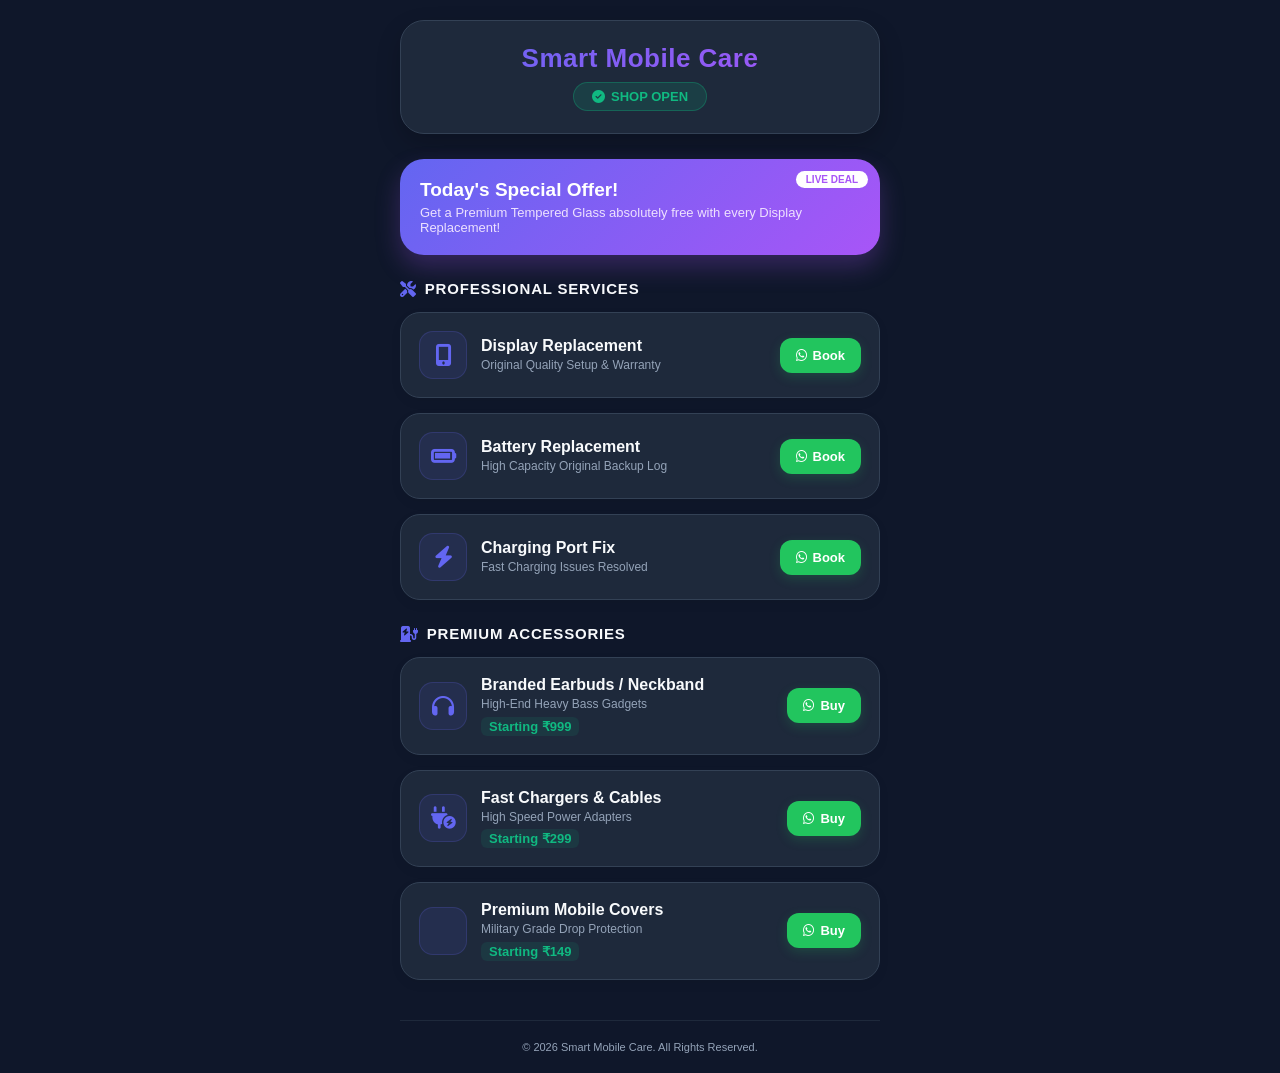
==== index.html @ 9f50daf6 "Refactor index.html for premium store layout and style Updated the title and enhanced the styling fo" ====
<!DOCTYPE html>
<html lang="en">
<head>
    <meta charset="UTF-8">
    <meta name="viewport" content="width=device-width, initial-scale=1.0">
    <title>Smart Mobile Care | Premium Store</title>
    <link rel="stylesheet" href="https://cdnjs.cloudflare.com/ajax/libs/font-awesome/6.4.0/css/all.min.css">
    <style>
        :root {
            --bg-dark: #0f172a;
            --card-bg: #1e293b;
            --primary-gradient: linear-gradient(135deg, #6366f1, #a855f7);
            --accent-color: #3b82f6;
            --success-green: #10b981;
            --text-main: #f8fafc;
            --text-muted: #94a3b8;
        }
        * { box-sizing: border-box; margin: 0; padding: 0; font-family: 'Segoe UI', Roboto, sans-serif; }
        body { background-color: var(--bg-dark); color: var(--text-main); padding: 20px 15px; min-height: 100vh; }
        .container { width: 100%; max-width: 480px; margin: 0 auto; }
        
        /* Premium Header Styling */
        .header { text-align: center; margin-bottom: 25px; background: var(--card-bg); padding: 22px; border-radius: 24px; border: 1px solid #334155; box-shadow: 0 10px 25px rgba(0,0,0,0.2); }
        .header h1 { font-size: 26px; font-weight: 800; background: var(--primary-gradient); -webkit-background-clip: text; -webkit-text-fill-color: transparent; margin-bottom: 8px; letter-spacing: 0.5px; }
        .status-badge { display: inline-flex; align-items: center; gap: 6px; background: rgba(16, 185, 129, 0.15); color: var(--success-green); padding: 6px 18px; border-radius: 50px; font-size: 13px; font-weight: 700; border: 1px solid rgba(16, 185, 129, 0.3); }
        
        /* Animated/Gradient Offer Banner */
        .offer-banner { background: var(--primary-gradient); padding: 20px; border-radius: 24px; margin-bottom: 25px; box-shadow: 0 12px 24px rgba(168, 85, 247, 0.25); position: relative; overflow: hidden; }
        .offer-banner h2 { font-size: 19px; font-weight: 700; margin-bottom: 4px; color: #ffffff; }
        .offer-banner p { font-size: 13px; opacity: 0.95; color: #f3e8ff; }
        .offer-tag { position: absolute; top: 12px; right: 12px; background: white; color: #a855f7; font-size: 10px; font-weight: 800; padding: 3px 10px; border-radius: 50px; text-transform: uppercase; }

        /* Section Header Layout */
        .section-title { font-size: 15px; font-weight: 700; margin-bottom: 15px; color: var(--text-main); display: flex; align-items: center; gap: 8px; text-transform: uppercase; letter-spacing: 0.8px; }
        .section-title i { color: #6366f1; font-size: 16px; }

        /* Grid Framework */
        .grid { display: flex; flex-direction: column; gap: 15px; margin-bottom: 25px; }
        
        /* Premium Glassmorphism Card Style */
        .card { background: var(--card-bg); border-radius: 20px; padding: 18px; border: 1px solid #334155; display: flex; align-items: center; justify-content: space-between; gap: 15px; transition: transform 0.2s, border-color 0.2s; box-shadow: 0 4px 12px rgba(0,0,0,0.05); }
        .card:active { transform: scale(0.98); }
        .card-info { display: flex; align-items: center; gap: 14px; }
        .card-icon { width: 48px; height: 48px; background: rgba(99, 102, 241, 0.1); border-radius: 14px; display: flex; align-items: center; justify-content: center; font-size: 22px; color: #6366f1; border: 1px solid rgba(99, 102, 241, 0.2); }
        .card-text h3 { font-size: 16px; font-weight: 600; color: var(--text-main); margin-bottom: 3px; }
        .card-text p { font-size: 12px; color: var(--text-muted); line-height: 1.3; }
        .card-price { font-size: 13px; font-weight: 700; color: var(--success-green); margin-top: 4px; background: rgba(16, 185, 129, 0.1); display: inline-block; padding: 2px 8px; border-radius: 6px; }
        
        /* Quick Premium WhatsApp Button */
        .btn-action { background: #22c55e; color: white; border: none; padding: 10px 16px; border-radius: 12px; font-size: 13px; font-weight: 700; cursor: pointer; display: flex; align-items: center; gap: 6px; transition: background 0.2s; box-shadow: 0 4px 12px rgba(34, 197, 94, 0.2); }
        .btn-action:active { transform: scale(0.95); }

        /* Footer System */
        .footer { text-align: center; margin-top: 40px; font-size: 11px; color: var(--text-muted); padding-top: 20px; border-top: 1px solid #1e293b; }
    </style>
</head>
<body>
    <div class="container">
        
        <div class="header">
            <h1>Smart Mobile Care</h1>
            <div class="status-badge"><i class="fa-solid fa-circle-check"></i> SHOP OPEN</div>
        </div>

        <div class="offer-banner">
            <span class="offer-tag">Live Deal</span>
            <h2>Today's Special Offer!</h2>
            <p>Get a Premium Tempered Glass absolutely free with every Display Replacement!</p>
        </div>

        <div class="section-title"><i class="fa-solid fa-screwdriver-wrench"></i> Professional Services</div>
        <div class="grid">
            <div class="card">
                <div class="card-info">
                    <div class="card-icon"><i class="fa-solid fa-mobile-screen-button"></i></div>
                    <div class="card-text">
                        <h3>Display Replacement</h3>
                        <p>Original Quality Setup & Warranty</p>
                    </div>
                </div>
                <button class="btn-action" onclick="orderViaWhatsApp('Display Replacement')"><i class="fa-brands fa-whatsapp"></i> Book</button>
            </div>

            <div class="card">
                <div class="card-info">
                    <div class="card-icon"><i class="fa-solid fa-battery-full"></i></div>
                    <div class="card-text">
                        <h3>Battery Replacement</h3>
                        <p>High Capacity Original Backup Log</p>
                    </div>
                </div>
                <button class="btn-action" onclick="orderViaWhatsApp('Battery Replacement')"><i class="fa-brands fa-whatsapp"></i> Book</button>
            </div>

            <div class="card">
                <div class="card-info">
                    <div class="card-icon"><i class="fa-solid fa-bolt"></i></div>
                    <div class="card-text">
                        <h3>Charging Port Fix</h3>
                        <p>Fast Charging Issues Resolved</p>
                    </div>
                </div>
                <button class="btn-action" onclick="orderViaWhatsApp('Charging Port Repair')"><i class="fa-brands fa-whatsapp"></i> Book</button>
            </div>
        </div>

        <div class="section-title"><i class="fa-solid fa-charging-station"></i> Premium Accessories</div>
        <div class="grid">
            <div class="card">
                <div class="card-info">
                    <div class="card-icon"><i class="fa-solid fa-headphones"></i></div>
                    <div class="card-text">
                        <h3>Branded Earbuds / Neckband</h3>
                        <p>High-End Heavy Bass Gadgets</p>
                        <div class="card-price">Starting ₹999</div>
                    </div>
                </div>
                <button class="btn-action" onclick="orderViaWhatsApp('Premium Earbuds/Neckband Accessories')"><i class="fa-brands fa-whatsapp"></i> Buy</button>
            </div>

            <div class="card">
                <div class="card-info">
                    <div class="card-icon"><i class="fa-solid fa-plug-circle-bolt"></i></div>
                    <div class="card-text">
                        <h3>Fast Chargers & Cables</h3>
                        <p>High Speed Power Adapters</p>
                        <div class="card-price">Starting ₹299</div>
                    </div>
                </div>
                <button class="btn-action" onclick="orderViaWhatsApp('Fast Chargers & Data Cables')"><i class="fa-brands fa-whatsapp"></i> Buy</button>
            </div>

            <div class="card">
                <div class="card-info">
                    <div class="card-icon"><i class="fa-solid fa-mobile-rear"></i></div>
                    <div class="card-text">
                        <h3>Premium Mobile Covers</h3>
                        <p>Military Grade Drop Protection</p>
                        <div class="card-price">Starting ₹149</div>
                    </div>
                </div>
                <button class="btn-action" onclick="orderViaWhatsApp('Premium Mobile Covers')"><i class="fa-brands fa-whatsapp"></i> Buy</button>
            </div>
        </div>

        <div class="footer">
            <p>© 2026 Smart Mobile Care. All Rights Reserved.</p>
        </div>
    </div>

    <script>
        function orderViaWhatsApp(itemName) {
            // यहाँ 91XXXXXXXXXX को हटाकर अपना असली नंबर कंट्री कोड के साथ डाल लें
            const myPhoneNumber = "+91 9678491155"; 
            const messageText = encodeURIComponent(`Hello Smart Mobile Care, I want to query/book about: ${itemName}. Please provide more details.`);
            const whatsappUrl = `https://wa.me/${myPhoneNumber}?text=${messageText}`;
            window.open(whatsappUrl, '_blank');
        }
    </script>
</body>
</html>
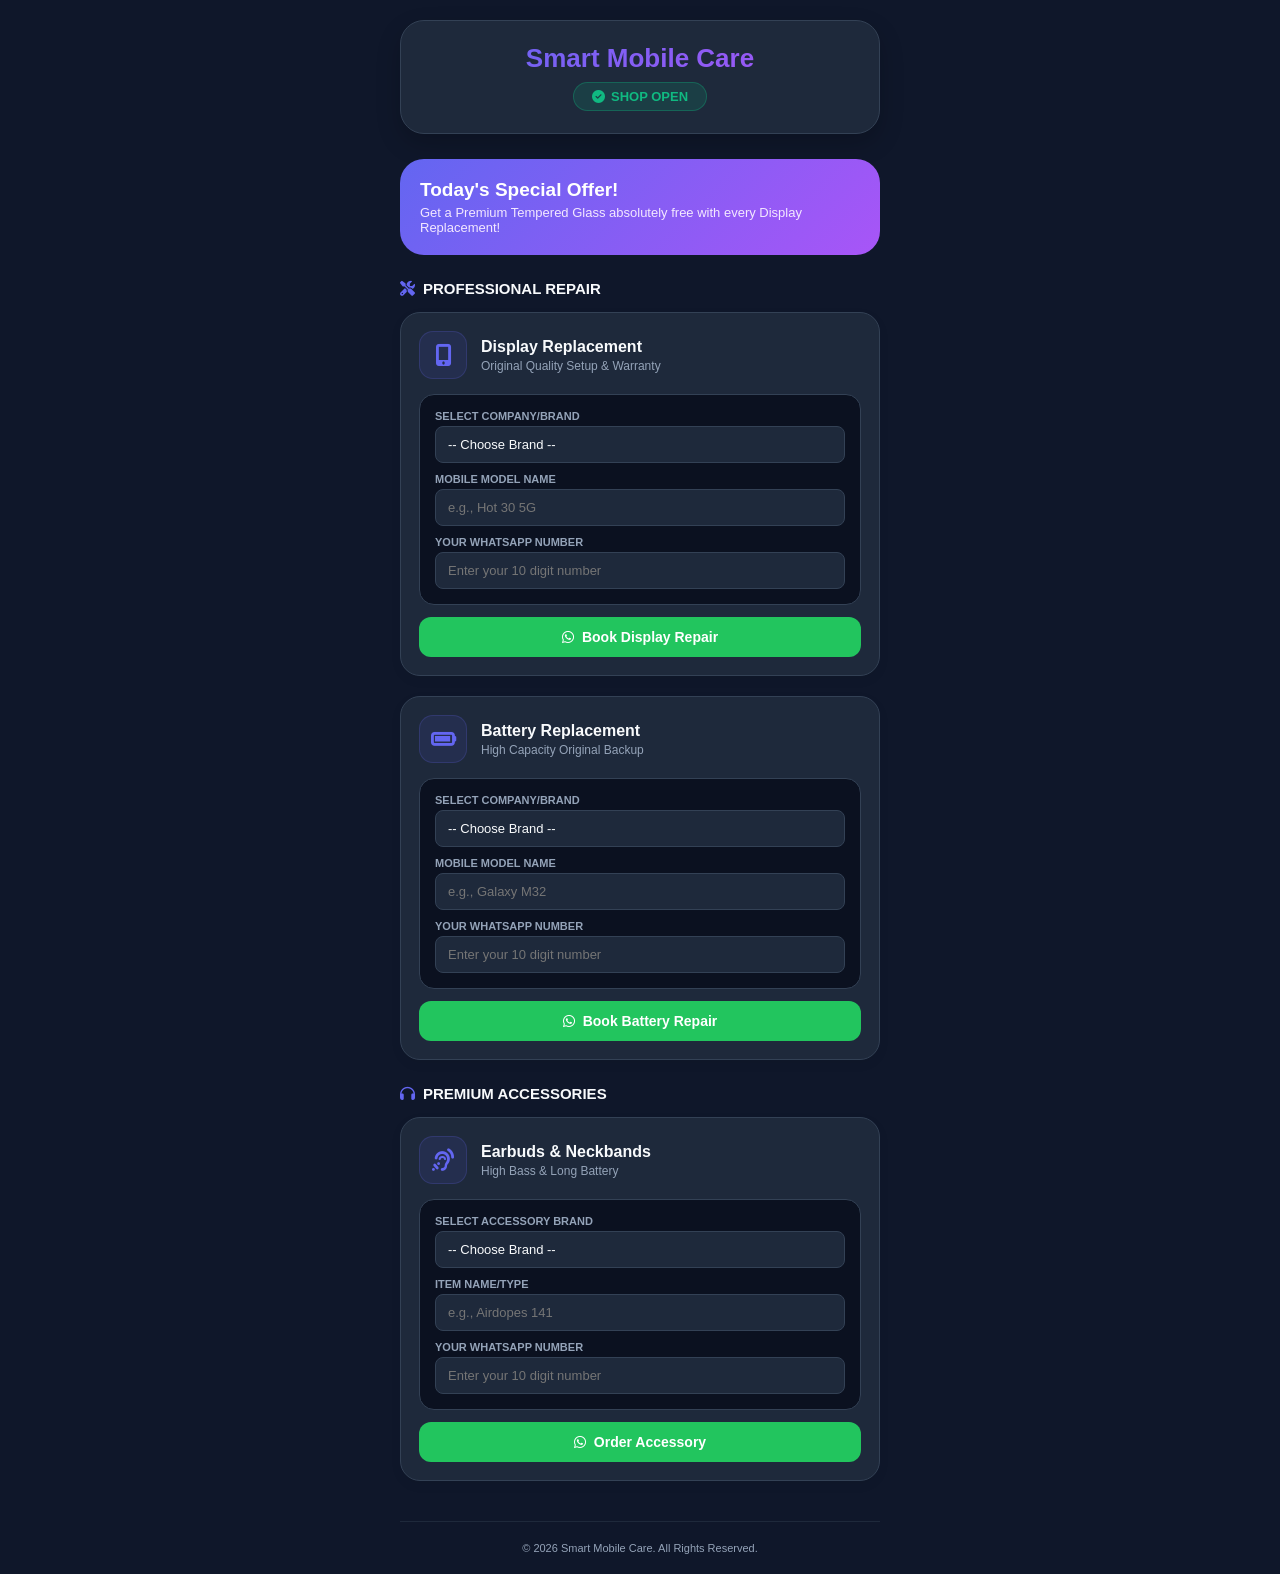
==== commit 1a9f58bc: "Refactor HTML structure and enhance styling Updated styles and structure for header, cards, and form" ====
--- a/index.html
+++ b/index.html
@@ -10,47 +10,54 @@
             --bg-dark: #0f172a;
             --card-bg: #1e293b;
             --primary-gradient: linear-gradient(135deg, #6366f1, #a855f7);
-            --accent-color: #3b82f6;
             --success-green: #10b981;
             --text-main: #f8fafc;
             --text-muted: #94a3b8;
+            --input-bg: #0b1120;
+            --border-color: #334155;
         }
         * { box-sizing: border-box; margin: 0; padding: 0; font-family: 'Segoe UI', Roboto, sans-serif; }
         body { background-color: var(--bg-dark); color: var(--text-main); padding: 20px 15px; min-height: 100vh; }
         .container { width: 100%; max-width: 480px; margin: 0 auto; }
         
-        /* Premium Header Styling */
-        .header { text-align: center; margin-bottom: 25px; background: var(--card-bg); padding: 22px; border-radius: 24px; border: 1px solid #334155; box-shadow: 0 10px 25px rgba(0,0,0,0.2); }
-        .header h1 { font-size: 26px; font-weight: 800; background: var(--primary-gradient); -webkit-background-clip: text; -webkit-text-fill-color: transparent; margin-bottom: 8px; letter-spacing: 0.5px; }
+        /* Header */
+        .header { text-align: center; margin-bottom: 25px; background: var(--card-bg); padding: 22px; border-radius: 24px; border: 1px solid var(--border-color); box-shadow: 0 10px 25px rgba(0,0,0,0.2); }
+        .header h1 { font-size: 26px; font-weight: 800; background: var(--primary-gradient); -webkit-background-clip: text; -webkit-text-fill-color: transparent; margin-bottom: 8px; }
         .status-badge { display: inline-flex; align-items: center; gap: 6px; background: rgba(16, 185, 129, 0.15); color: var(--success-green); padding: 6px 18px; border-radius: 50px; font-size: 13px; font-weight: 700; border: 1px solid rgba(16, 185, 129, 0.3); }
         
-        /* Animated/Gradient Offer Banner */
-        .offer-banner { background: var(--primary-gradient); padding: 20px; border-radius: 24px; margin-bottom: 25px; box-shadow: 0 12px 24px rgba(168, 85, 247, 0.25); position: relative; overflow: hidden; }
+        /* Offer Banner */
+        .offer-banner { background: var(--primary-gradient); padding: 20px; border-radius: 24px; margin-bottom: 25px; position: relative; overflow: hidden; }
         .offer-banner h2 { font-size: 19px; font-weight: 700; margin-bottom: 4px; color: #ffffff; }
-        .offer-banner p { font-size: 13px; opacity: 0.95; color: #f3e8ff; }
-        .offer-tag { position: absolute; top: 12px; right: 12px; background: white; color: #a855f7; font-size: 10px; font-weight: 800; padding: 3px 10px; border-radius: 50px; text-transform: uppercase; }
-
-        /* Section Header Layout */
-        .section-title { font-size: 15px; font-weight: 700; margin-bottom: 15px; color: var(--text-main); display: flex; align-items: center; gap: 8px; text-transform: uppercase; letter-spacing: 0.8px; }
-        .section-title i { color: #6366f1; font-size: 16px; }
-
-        /* Grid Framework */
-        .grid { display: flex; flex-direction: column; gap: 15px; margin-bottom: 25px; }
-        
-        /* Premium Glassmorphism Card Style */
-        .card { background: var(--card-bg); border-radius: 20px; padding: 18px; border: 1px solid #334155; display: flex; align-items: center; justify-content: space-between; gap: 15px; transition: transform 0.2s, border-color 0.2s; box-shadow: 0 4px 12px rgba(0,0,0,0.05); }
-        .card:active { transform: scale(0.98); }
-        .card-info { display: flex; align-items: center; gap: 14px; }
-        .card-icon { width: 48px; height: 48px; background: rgba(99, 102, 241, 0.1); border-radius: 14px; display: flex; align-items: center; justify-content: center; font-size: 22px; color: #6366f1; border: 1px solid rgba(99, 102, 241, 0.2); }
+        .offer-banner p { font-size: 13px; color: #f3e8ff; }
+        
+        .section-title { font-size: 15px; font-weight: 700; margin-bottom: 15px; display: flex; align-items: center; gap: 8px; text-transform: uppercase; }
+        .section-title i { color: #6366f1; }
+
+        /* Card with Form Styles */
+        .grid { display: flex; flex-direction: column; gap: 20px; margin-bottom: 25px; }
+        .card { background: var(--card-bg); border-radius: 20px; padding: 18px; border: 1px solid var(--border-color); box-shadow: 0 4px 12px rgba(0,0,0,0.05); }
+        
+        .card-top { display: flex; align-items: center; justify-content: space-between; gap: 15px; margin-bottom: 15px; }
+        .card-info { display: flex; align-items: center; gap: 14px; width: 100%; }
+        .card-icon { width: 48px; height: 48px; min-width: 48px; background: rgba(99, 102, 241, 0.1); border-radius: 14px; display: flex; align-items: center; justify-content: center; font-size: 22px; color: #6366f1; border: 1px solid rgba(99, 102, 241, 0.2); }
         .card-text h3 { font-size: 16px; font-weight: 600; color: var(--text-main); margin-bottom: 3px; }
-        .card-text p { font-size: 12px; color: var(--text-muted); line-height: 1.3; }
-        .card-price { font-size: 13px; font-weight: 700; color: var(--success-green); margin-top: 4px; background: rgba(16, 185, 129, 0.1); display: inline-block; padding: 2px 8px; border-radius: 6px; }
-        
-        /* Quick Premium WhatsApp Button */
-        .btn-action { background: #22c55e; color: white; border: none; padding: 10px 16px; border-radius: 12px; font-size: 13px; font-weight: 700; cursor: pointer; display: flex; align-items: center; gap: 6px; transition: background 0.2s; box-shadow: 0 4px 12px rgba(34, 197, 94, 0.2); }
-        .btn-action:active { transform: scale(0.95); }
-
-        /* Footer System */
+        .card-text p { font-size: 12px; color: var(--text-muted); }
+        
+        /* The Missing Form Fields */
+        .form-box { background: var(--input-bg); padding: 15px; border-radius: 15px; border: 1px solid var(--border-color); margin-bottom: 12px; }
+        .input-group { margin-bottom: 10px; }
+        .input-group:last-child { margin-bottom: 0; }
+        .input-group label { display: block; font-size: 11px; color: var(--text-muted); margin-bottom: 4px; text-transform: uppercase; font-weight: 600; }
+        
+        .premium-input { width: 100%; padding: 10px 12px; background: var(--card-bg); border: 1px solid var(--border-color); border-radius: 8px; color: var(--text-main); font-size: 13px; outline: none; transition: border 0.3s; }
+        .premium-input:focus { border-color: #6366f1; }
+        
+        select.premium-input { cursor: pointer; appearance: none; }
+        select option { background: var(--bg-dark); }
+
+        .btn-action { width: 100%; background: #22c55e; color: white; border: none; padding: 12px 16px; border-radius: 12px; font-size: 14px; font-weight: 700; cursor: pointer; display: flex; align-items: center; justify-content: center; gap: 8px; transition: transform 0.2s; }
+        .btn-action:active { transform: scale(0.97); }
+
         .footer { text-align: center; margin-top: 40px; font-size: 11px; color: var(--text-muted); padding-top: 20px; border-top: 1px solid #1e293b; }
     </style>
 </head>
@@ -63,84 +70,126 @@
         </div>
 
         <div class="offer-banner">
-            <span class="offer-tag">Live Deal</span>
             <h2>Today's Special Offer!</h2>
             <p>Get a Premium Tempered Glass absolutely free with every Display Replacement!</p>
         </div>
 
-        <div class="section-title"><i class="fa-solid fa-screwdriver-wrench"></i> Professional Services</div>
+        <div class="section-title"><i class="fa-solid fa-screwdriver-wrench"></i> Professional Repair</div>
         <div class="grid">
+            
             <div class="card">
-                <div class="card-info">
-                    <div class="card-icon"><i class="fa-solid fa-mobile-screen-button"></i></div>
-                    <div class="card-text">
-                        <h3>Display Replacement</h3>
-                        <p>Original Quality Setup & Warranty</p>
-                    </div>
-                </div>
-                <button class="btn-action" onclick="orderViaWhatsApp('Display Replacement')"><i class="fa-brands fa-whatsapp"></i> Book</button>
+                <div class="card-top">
+                    <div class="card-info">
+                        <div class="card-icon"><i class="fa-solid fa-mobile-screen-button"></i></div>
+                        <div class="card-text">
+                            <h3>Display Replacement</h3>
+                            <p>Original Quality Setup & Warranty</p>
+                        </div>
+                    </div>
+                </div>
+                <div class="form-box">
+                    <div class="input-group">
+                        <label>Select Company/Brand</label>
+                        <select id="brand-display" class="premium-input">
+                            <option value="">-- Choose Brand --</option>
+                            <option value="Samsung">Samsung</option>
+                            <option value="Vivo">Vivo</option>
+                            <option value="Oppo">Oppo</option>
+                            <option value="Realme">Realme</option>
+                            <option value="Xiaomi/Redmi">Xiaomi/Redmi</option>
+                            <option value="Infinix">Infinix</option>
+                            <option value="Apple/iPhone">Apple / iPhone</option>
+                            <option value="Other">Other</option>
+                        </select>
+                    </div>
+                    <div class="input-group">
+                        <label>Mobile Model Name</label>
+                        <input type="text" id="model-display" class="premium-input" placeholder="e.g., Hot 30 5G">
+                    </div>
+                    <div class="input-group">
+                        <label>Your WhatsApp Number</label>
+                        <input type="number" id="phone-display" class="premium-input" placeholder="Enter your 10 digit number">
+                    </div>
+                </div>
+                <button class="btn-action" onclick="submitOrder('Display Replacement', 'brand-display', 'model-display', 'phone-display')"><i class="fa-brands fa-whatsapp"></i> Book Display Repair</button>
             </div>
 
             <div class="card">
-                <div class="card-info">
-                    <div class="card-icon"><i class="fa-solid fa-battery-full"></i></div>
-                    <div class="card-text">
-                        <h3>Battery Replacement</h3>
-                        <p>High Capacity Original Backup Log</p>
-                    </div>
-                </div>
-                <button class="btn-action" onclick="orderViaWhatsApp('Battery Replacement')"><i class="fa-brands fa-whatsapp"></i> Book</button>
+                <div class="card-top">
+                    <div class="card-info">
+                        <div class="card-icon"><i class="fa-solid fa-battery-full"></i></div>
+                        <div class="card-text">
+                            <h3>Battery Replacement</h3>
+                            <p>High Capacity Original Backup</p>
+                        </div>
+                    </div>
+                </div>
+                <div class="form-box">
+                    <div class="input-group">
+                        <label>Select Company/Brand</label>
+                        <select id="brand-battery" class="premium-input">
+                            <option value="">-- Choose Brand --</option>
+                            <option value="Samsung">Samsung</option>
+                            <option value="Vivo">Vivo</option>
+                            <option value="Oppo">Oppo</option>
+                            <option value="Realme">Realme</option>
+                            <option value="Xiaomi/Redmi">Xiaomi/Redmi</option>
+                            <option value="Infinix">Infinix</option>
+                            <option value="Apple/iPhone">Apple / iPhone</option>
+                            <option value="Other">Other</option>
+                        </select>
+                    </div>
+                    <div class="input-group">
+                        <label>Mobile Model Name</label>
+                        <input type="text" id="model-battery" class="premium-input" placeholder="e.g., Galaxy M32">
+                    </div>
+                    <div class="input-group">
+                        <label>Your WhatsApp Number</label>
+                        <input type="number" id="phone-battery" class="premium-input" placeholder="Enter your 10 digit number">
+                    </div>
+                </div>
+                <button class="btn-action" onclick="submitOrder('Battery Replacement', 'brand-battery', 'model-battery', 'phone-battery')"><i class="fa-brands fa-whatsapp"></i> Book Battery Repair</button>
             </div>
 
+        </div>
+
+        <div class="section-title"><i class="fa-solid fa-headphones"></i> Premium Accessories</div>
+        <div class="grid">
+            
             <div class="card">
-                <div class="card-info">
-                    <div class="card-icon"><i class="fa-solid fa-bolt"></i></div>
-                    <div class="card-text">
-                        <h3>Charging Port Fix</h3>
-                        <p>Fast Charging Issues Resolved</p>
-                    </div>
-                </div>
-                <button class="btn-action" onclick="orderViaWhatsApp('Charging Port Repair')"><i class="fa-brands fa-whatsapp"></i> Book</button>
+                <div class="card-top">
+                    <div class="card-info">
+                        <div class="card-icon"><i class="fa-solid fa-ear-listen"></i></div>
+                        <div class="card-text">
+                            <h3>Earbuds & Neckbands</h3>
+                            <p>High Bass & Long Battery</p>
+                        </div>
+                    </div>
+                </div>
+                <div class="form-box">
+                    <div class="input-group">
+                        <label>Select Accessory Brand</label>
+                        <select id="brand-acc" class="premium-input">
+                            <option value="">-- Choose Brand --</option>
+                            <option value="boAt">boAt</option>
+                            <option value="Noise">Noise</option>
+                            <option value="Realme">Realme</option>
+                            <option value="OnePlus">OnePlus</option>
+                            <option value="Other">Other</option>
+                        </select>
+                    </div>
+                    <div class="input-group">
+                        <label>Item Name/Type</label>
+                        <input type="text" id="model-acc" class="premium-input" placeholder="e.g., Airdopes 141">
+                    </div>
+                    <div class="input-group">
+                        <label>Your WhatsApp Number</label>
+                        <input type="number" id="phone-acc" class="premium-input" placeholder="Enter your 10 digit number">
+                    </div>
+                </div>
+                <button class="btn-action" onclick="submitOrder('Accessory Order', 'brand-acc', 'model-acc', 'phone-acc')"><i class="fa-brands fa-whatsapp"></i> Order Accessory</button>
             </div>
-        </div>
-
-        <div class="section-title"><i class="fa-solid fa-charging-station"></i> Premium Accessories</div>
-        <div class="grid">
-            <div class="card">
-                <div class="card-info">
-                    <div class="card-icon"><i class="fa-solid fa-headphones"></i></div>
-                    <div class="card-text">
-                        <h3>Branded Earbuds / Neckband</h3>
-                        <p>High-End Heavy Bass Gadgets</p>
-                        <div class="card-price">Starting ₹999</div>
-                    </div>
-                </div>
-                <button class="btn-action" onclick="orderViaWhatsApp('Premium Earbuds/Neckband Accessories')"><i class="fa-brands fa-whatsapp"></i> Buy</button>
-            </div>
-
-            <div class="card">
-                <div class="card-info">
-                    <div class="card-icon"><i class="fa-solid fa-plug-circle-bolt"></i></div>
-                    <div class="card-text">
-                        <h3>Fast Chargers & Cables</h3>
-                        <p>High Speed Power Adapters</p>
-                        <div class="card-price">Starting ₹299</div>
-                    </div>
-                </div>
-                <button class="btn-action" onclick="orderViaWhatsApp('Fast Chargers & Data Cables')"><i class="fa-brands fa-whatsapp"></i> Buy</button>
-            </div>
-
-            <div class="card">
-                <div class="card-info">
-                    <div class="card-icon"><i class="fa-solid fa-mobile-rear"></i></div>
-                    <div class="card-text">
-                        <h3>Premium Mobile Covers</h3>
-                        <p>Military Grade Drop Protection</p>
-                        <div class="card-price">Starting ₹149</div>
-                    </div>
-                </div>
-                <button class="btn-action" onclick="orderViaWhatsApp('Premium Mobile Covers')"><i class="fa-brands fa-whatsapp"></i> Buy</button>
-            </div>
+
         </div>
 
         <div class="footer">
@@ -149,11 +198,33 @@
     </div>
 
     <script>
-        function orderViaWhatsApp(itemName) {
-            // यहाँ 91XXXXXXXXXX को हटाकर अपना असली नंबर कंट्री कोड के साथ डाल लें
-            const myPhoneNumber = "+91 9678491155"; 
-            const messageText = encodeURIComponent(`Hello Smart Mobile Care, I want to query/book about: ${itemName}. Please provide more details.`);
-            const whatsappUrl = `https://wa.me/${myPhoneNumber}?text=${messageText}`;
+        function submitOrder(serviceName, brandId, modelId, phoneId) {
+            // Get values from the specific card's form
+            const brand = document.getElementById(brandId).value;
+            const model = document.getElementById(modelId).value.trim();
+            const phone = document.getElementById(phoneId).value.trim();
+
+            // Validation: Check if user filled the form
+            if (brand === "" || model === "" || phone === "") {
+                alert("Please fill all details (Brand, Model, and your Phone Number) before booking!");
+                return;
+            }
+
+            // Validation: Check if phone number is somewhat valid
+            if (phone.length < 10) {
+                alert("Please enter a valid 10-digit mobile number.");
+                return;
+            }
+
+            // === SHOP OWNER WHATSAPP NUMBER ===
+            // यहाँ 91 के बाद अपना असली दुकान का नंबर डालें
+            const myShopNumber = "91XXXXXXXXXX"; 
+
+            // Create professional WhatsApp Message Format
+            const textMessage = `*New Order: ${serviceName}*\n\n*Company/Brand:* ${brand}\n*Model Name:* ${model}\n*Customer Contact:* ${phone}\n\nHello SMC, I want to book this service. Please confirm!`;
+
+            // Redirect to WhatsApp
+            const whatsappUrl = `https://wa.me/${myShopNumber}?text=${encodeURIComponent(textMessage)}`;
             window.open(whatsappUrl, '_blank');
         }
     </script>
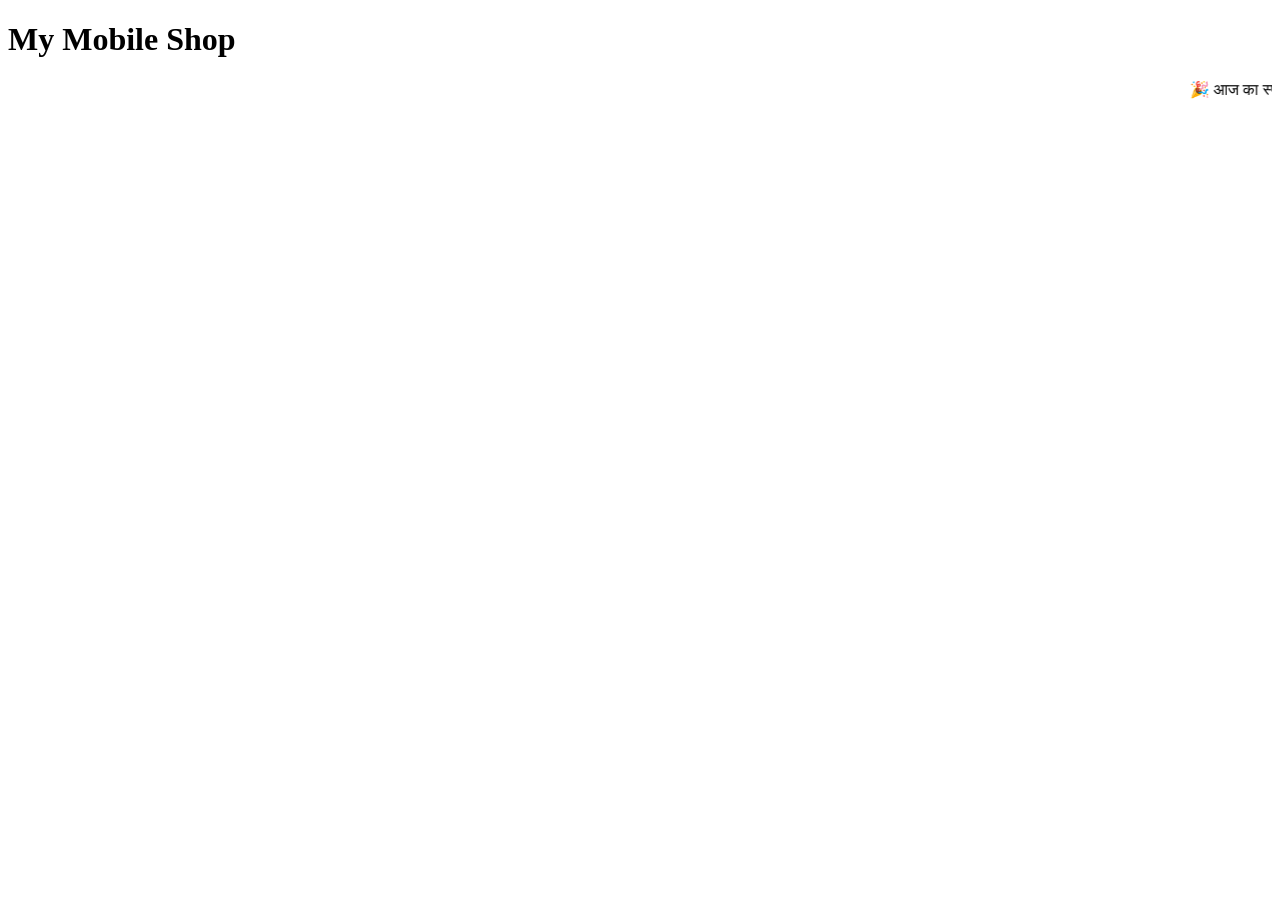
==== commit de70d9fa: "Update title and add offer ticker in index.html" ====
--- a/index.html
+++ b/index.html
@@ -3,230 +3,20 @@
 <head>
     <meta charset="UTF-8">
     <meta name="viewport" content="width=device-width, initial-scale=1.0">
-    <title>Smart Mobile Care | Premium Store</title>
-    <link rel="stylesheet" href="https://cdnjs.cloudflare.com/ajax/libs/font-awesome/6.4.0/css/all.min.css">
-    <style>
-        :root {
-            --bg-dark: #0f172a;
-            --card-bg: #1e293b;
-            --primary-gradient: linear-gradient(135deg, #6366f1, #a855f7);
-            --success-green: #10b981;
-            --text-main: #f8fafc;
-            --text-muted: #94a3b8;
-            --input-bg: #0b1120;
-            --border-color: #334155;
-        }
-        * { box-sizing: border-box; margin: 0; padding: 0; font-family: 'Segoe UI', Roboto, sans-serif; }
-        body { background-color: var(--bg-dark); color: var(--text-main); padding: 20px 15px; min-height: 100vh; }
-        .container { width: 100%; max-width: 480px; margin: 0 auto; }
-        
-        /* Header */
-        .header { text-align: center; margin-bottom: 25px; background: var(--card-bg); padding: 22px; border-radius: 24px; border: 1px solid var(--border-color); box-shadow: 0 10px 25px rgba(0,0,0,0.2); }
-        .header h1 { font-size: 26px; font-weight: 800; background: var(--primary-gradient); -webkit-background-clip: text; -webkit-text-fill-color: transparent; margin-bottom: 8px; }
-        .status-badge { display: inline-flex; align-items: center; gap: 6px; background: rgba(16, 185, 129, 0.15); color: var(--success-green); padding: 6px 18px; border-radius: 50px; font-size: 13px; font-weight: 700; border: 1px solid rgba(16, 185, 129, 0.3); }
-        
-        /* Offer Banner */
-        .offer-banner { background: var(--primary-gradient); padding: 20px; border-radius: 24px; margin-bottom: 25px; position: relative; overflow: hidden; }
-        .offer-banner h2 { font-size: 19px; font-weight: 700; margin-bottom: 4px; color: #ffffff; }
-        .offer-banner p { font-size: 13px; color: #f3e8ff; }
-        
-        .section-title { font-size: 15px; font-weight: 700; margin-bottom: 15px; display: flex; align-items: center; gap: 8px; text-transform: uppercase; }
-        .section-title i { color: #6366f1; }
-
-        /* Card with Form Styles */
-        .grid { display: flex; flex-direction: column; gap: 20px; margin-bottom: 25px; }
-        .card { background: var(--card-bg); border-radius: 20px; padding: 18px; border: 1px solid var(--border-color); box-shadow: 0 4px 12px rgba(0,0,0,0.05); }
-        
-        .card-top { display: flex; align-items: center; justify-content: space-between; gap: 15px; margin-bottom: 15px; }
-        .card-info { display: flex; align-items: center; gap: 14px; width: 100%; }
-        .card-icon { width: 48px; height: 48px; min-width: 48px; background: rgba(99, 102, 241, 0.1); border-radius: 14px; display: flex; align-items: center; justify-content: center; font-size: 22px; color: #6366f1; border: 1px solid rgba(99, 102, 241, 0.2); }
-        .card-text h3 { font-size: 16px; font-weight: 600; color: var(--text-main); margin-bottom: 3px; }
-        .card-text p { font-size: 12px; color: var(--text-muted); }
-        
-        /* The Missing Form Fields */
-        .form-box { background: var(--input-bg); padding: 15px; border-radius: 15px; border: 1px solid var(--border-color); margin-bottom: 12px; }
-        .input-group { margin-bottom: 10px; }
-        .input-group:last-child { margin-bottom: 0; }
-        .input-group label { display: block; font-size: 11px; color: var(--text-muted); margin-bottom: 4px; text-transform: uppercase; font-weight: 600; }
-        
-        .premium-input { width: 100%; padding: 10px 12px; background: var(--card-bg); border: 1px solid var(--border-color); border-radius: 8px; color: var(--text-main); font-size: 13px; outline: none; transition: border 0.3s; }
-        .premium-input:focus { border-color: #6366f1; }
-        
-        select.premium-input { cursor: pointer; appearance: none; }
-        select option { background: var(--bg-dark); }
-
-        .btn-action { width: 100%; background: #22c55e; color: white; border: none; padding: 12px 16px; border-radius: 12px; font-size: 14px; font-weight: 700; cursor: pointer; display: flex; align-items: center; justify-content: center; gap: 8px; transition: transform 0.2s; }
-        .btn-action:active { transform: scale(0.97); }
-
-        .footer { text-align: center; margin-top: 40px; font-size: 11px; color: var(--text-muted); padding-top: 20px; border-top: 1px solid #1e293b; }
-    </style>
+    <title>Mobile Shop - Customer Panel</title>
+    <link rel="stylesheet" href="style.css">
 </head>
 <body>
-    <div class="container">
-        
-        <div class="header">
-            <h1>Smart Mobile Care</h1>
-            <div class="status-badge"><i class="fa-solid fa-circle-check"></i> SHOP OPEN</div>
-        </div>
 
-        <div class="offer-banner">
-            <h2>Today's Special Offer!</h2>
-            <p>Get a Premium Tempered Glass absolutely free with every Display Replacement!</p>
-        </div>
+    <header class="main-header">
+        <h1 class="shop-name">My Mobile Shop</h1>
+    </header>
 
-        <div class="section-title"><i class="fa-solid fa-screwdriver-wrench"></i> Professional Repair</div>
-        <div class="grid">
-            
-            <div class="card">
-                <div class="card-top">
-                    <div class="card-info">
-                        <div class="card-icon"><i class="fa-solid fa-mobile-screen-button"></i></div>
-                        <div class="card-text">
-                            <h3>Display Replacement</h3>
-                            <p>Original Quality Setup & Warranty</p>
-                        </div>
-                    </div>
-                </div>
-                <div class="form-box">
-                    <div class="input-group">
-                        <label>Select Company/Brand</label>
-                        <select id="brand-display" class="premium-input">
-                            <option value="">-- Choose Brand --</option>
-                            <option value="Samsung">Samsung</option>
-                            <option value="Vivo">Vivo</option>
-                            <option value="Oppo">Oppo</option>
-                            <option value="Realme">Realme</option>
-                            <option value="Xiaomi/Redmi">Xiaomi/Redmi</option>
-                            <option value="Infinix">Infinix</option>
-                            <option value="Apple/iPhone">Apple / iPhone</option>
-                            <option value="Other">Other</option>
-                        </select>
-                    </div>
-                    <div class="input-group">
-                        <label>Mobile Model Name</label>
-                        <input type="text" id="model-display" class="premium-input" placeholder="e.g., Hot 30 5G">
-                    </div>
-                    <div class="input-group">
-                        <label>Your WhatsApp Number</label>
-                        <input type="number" id="phone-display" class="premium-input" placeholder="Enter your 10 digit number">
-                    </div>
-                </div>
-                <button class="btn-action" onclick="submitOrder('Display Replacement', 'brand-display', 'model-display', 'phone-display')"><i class="fa-brands fa-whatsapp"></i> Book Display Repair</button>
-            </div>
-
-            <div class="card">
-                <div class="card-top">
-                    <div class="card-info">
-                        <div class="card-icon"><i class="fa-solid fa-battery-full"></i></div>
-                        <div class="card-text">
-                            <h3>Battery Replacement</h3>
-                            <p>High Capacity Original Backup</p>
-                        </div>
-                    </div>
-                </div>
-                <div class="form-box">
-                    <div class="input-group">
-                        <label>Select Company/Brand</label>
-                        <select id="brand-battery" class="premium-input">
-                            <option value="">-- Choose Brand --</option>
-                            <option value="Samsung">Samsung</option>
-                            <option value="Vivo">Vivo</option>
-                            <option value="Oppo">Oppo</option>
-                            <option value="Realme">Realme</option>
-                            <option value="Xiaomi/Redmi">Xiaomi/Redmi</option>
-                            <option value="Infinix">Infinix</option>
-                            <option value="Apple/iPhone">Apple / iPhone</option>
-                            <option value="Other">Other</option>
-                        </select>
-                    </div>
-                    <div class="input-group">
-                        <label>Mobile Model Name</label>
-                        <input type="text" id="model-battery" class="premium-input" placeholder="e.g., Galaxy M32">
-                    </div>
-                    <div class="input-group">
-                        <label>Your WhatsApp Number</label>
-                        <input type="number" id="phone-battery" class="premium-input" placeholder="Enter your 10 digit number">
-                    </div>
-                </div>
-                <button class="btn-action" onclick="submitOrder('Battery Replacement', 'brand-battery', 'model-battery', 'phone-battery')"><i class="fa-brands fa-whatsapp"></i> Book Battery Repair</button>
-            </div>
-
-        </div>
-
-        <div class="section-title"><i class="fa-solid fa-headphones"></i> Premium Accessories</div>
-        <div class="grid">
-            
-            <div class="card">
-                <div class="card-top">
-                    <div class="card-info">
-                        <div class="card-icon"><i class="fa-solid fa-ear-listen"></i></div>
-                        <div class="card-text">
-                            <h3>Earbuds & Neckbands</h3>
-                            <p>High Bass & Long Battery</p>
-                        </div>
-                    </div>
-                </div>
-                <div class="form-box">
-                    <div class="input-group">
-                        <label>Select Accessory Brand</label>
-                        <select id="brand-acc" class="premium-input">
-                            <option value="">-- Choose Brand --</option>
-                            <option value="boAt">boAt</option>
-                            <option value="Noise">Noise</option>
-                            <option value="Realme">Realme</option>
-                            <option value="OnePlus">OnePlus</option>
-                            <option value="Other">Other</option>
-                        </select>
-                    </div>
-                    <div class="input-group">
-                        <label>Item Name/Type</label>
-                        <input type="text" id="model-acc" class="premium-input" placeholder="e.g., Airdopes 141">
-                    </div>
-                    <div class="input-group">
-                        <label>Your WhatsApp Number</label>
-                        <input type="number" id="phone-acc" class="premium-input" placeholder="Enter your 10 digit number">
-                    </div>
-                </div>
-                <button class="btn-action" onclick="submitOrder('Accessory Order', 'brand-acc', 'model-acc', 'phone-acc')"><i class="fa-brands fa-whatsapp"></i> Order Accessory</button>
-            </div>
-
-        </div>
-
-        <div class="footer">
-            <p>© 2026 Smart Mobile Care. All Rights Reserved.</p>
-        </div>
+    <div class="offer-ticker">
+        <marquee behavior="scroll" direction="left">
+            🎉 आज का स्पेशल ऑफर: किसी भी नए प्रीमियम नेकबैंड की खरीद पर ₹299 तक की भारी छूट! स्टॉक खत्म होने से पहले जल्दी करें! 🔥
+        </marquee>
     </div>
 
-    <script>
-        function submitOrder(serviceName, brandId, modelId, phoneId) {
-            // Get values from the specific card's form
-            const brand = document.getElementById(brandId).value;
-            const model = document.getElementById(modelId).value.trim();
-            const phone = document.getElementById(phoneId).value.trim();
-
-            // Validation: Check if user filled the form
-            if (brand === "" || model === "" || phone === "") {
-                alert("Please fill all details (Brand, Model, and your Phone Number) before booking!");
-                return;
-            }
-
-            // Validation: Check if phone number is somewhat valid
-            if (phone.length < 10) {
-                alert("Please enter a valid 10-digit mobile number.");
-                return;
-            }
-
-            // === SHOP OWNER WHATSAPP NUMBER ===
-            // यहाँ 91 के बाद अपना असली दुकान का नंबर डालें
-            const myShopNumber = "91XXXXXXXXXX"; 
-
-            // Create professional WhatsApp Message Format
-            const textMessage = `*New Order: ${serviceName}*\n\n*Company/Brand:* ${brand}\n*Model Name:* ${model}\n*Customer Contact:* ${phone}\n\nHello SMC, I want to book this service. Please confirm!`;
-
-            // Redirect to WhatsApp
-            const whatsappUrl = `https://wa.me/${myShopNumber}?text=${encodeURIComponent(textMessage)}`;
-            window.open(whatsappUrl, '_blank');
-        }
-    </script>
 </body>
 </html>
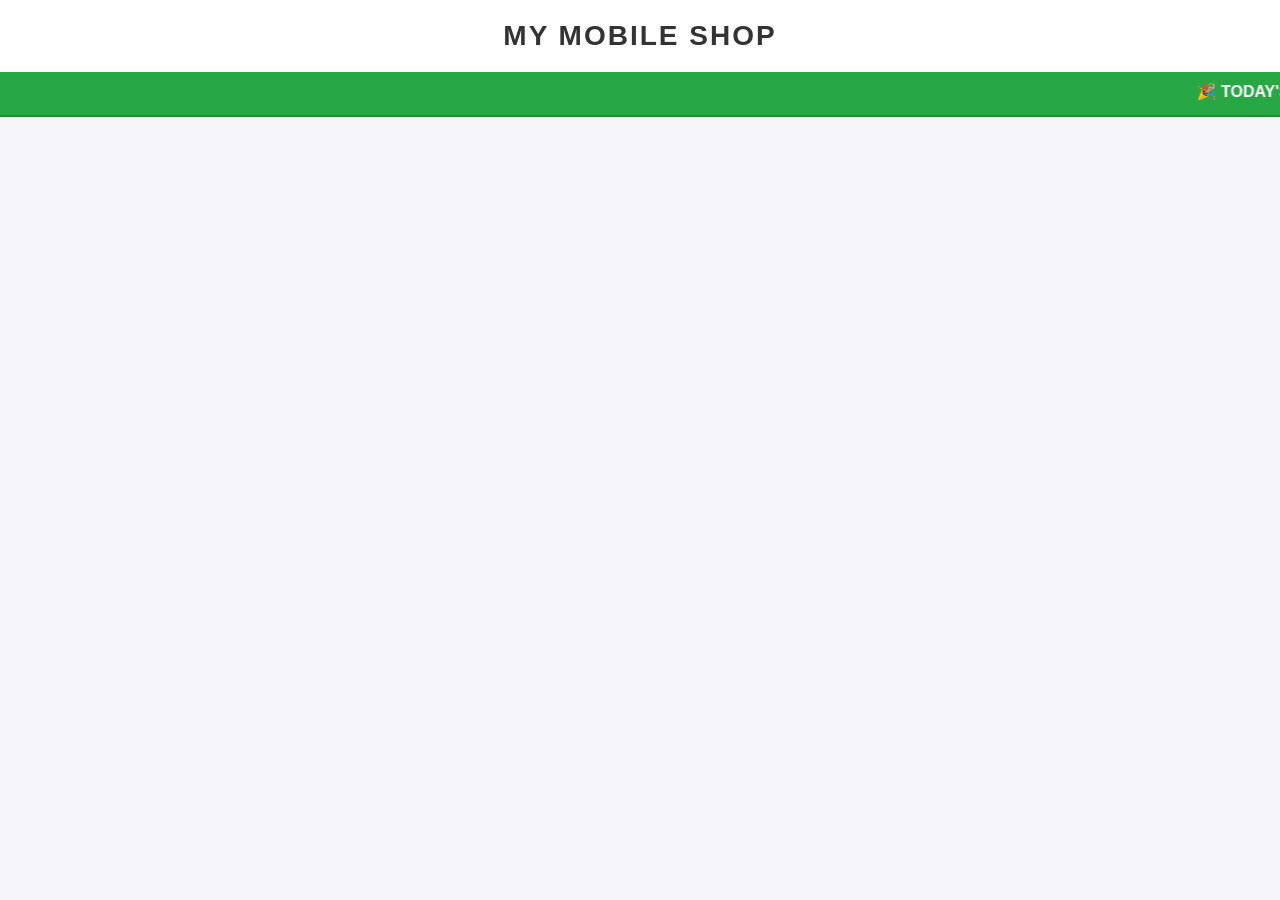
==== commit bd217fa8: "Update offer text to English and improve comments" ====
--- a/index.html
+++ b/index.html
@@ -4,17 +4,21 @@
     <meta charset="UTF-8">
     <meta name="viewport" content="width=device-width, initial-scale=1.0">
     <title>Mobile Shop - Customer Panel</title>
+    <!-- Link to CSS file -->
     <link rel="stylesheet" href="style.css">
 </head>
 <body>
 
+    <!-- Header Section: Shop Name -->
     <header class="main-header">
+        <!-- You can replace 'My Mobile Shop' with your actual shop name -->
         <h1 class="shop-name">My Mobile Shop</h1>
     </header>
 
+    <!-- Running Offer Ticker (Marquee) -->
     <div class="offer-ticker">
         <marquee behavior="scroll" direction="left">
-            🎉 आज का स्पेशल ऑफर: किसी भी नए प्रीमियम नेकबैंड की खरीद पर ₹299 तक की भारी छूट! स्टॉक खत्म होने से पहले जल्दी करें! 🔥
+            🎉 TODAY'S SPECIAL OFFER: Get up to ₹299 OFF on any new Premium Neckband! Hurry up before the stock runs out! 🔥
         </marquee>
     </div>
 
--- a/style.css
+++ b/style.css
@@ -0,0 +1,37 @@
+/* Basic Reset for consistent design across all browsers */
+* {
+    margin: 0;
+    padding: 0;
+    box-sizing: border-box;
+    font-family: Arial, sans-serif;
+}
+
+body {
+    background-color: #f4f4f9; /* Light grey background to make boxes pop */
+}
+
+/* Header Design */
+.main-header {
+    background-color: #ffffff; /* White background */
+    text-align: center;
+    padding: 20px;
+    box-shadow: 0px 4px 10px rgba(0, 0, 0, 0.1); /* Subtle shadow at the bottom */
+}
+
+.shop-name {
+    color: #333333; /* Dark grey color for text */
+    font-size: 28px;
+    font-weight: bold;
+    text-transform: uppercase; /* Makes all letters capital */
+    letter-spacing: 2px; /* Space between letters */
+}
+
+/* Offer Ticker Design */
+.offer-ticker {
+    background-color: #28a745; /* Professional green color */
+    color: #ffffff; /* White text */
+    padding: 10px 0;
+    font-size: 16px;
+    font-weight: bold;
+    border-bottom: 2px solid #218838; /* Slightly darker green border at the bottom */
+}
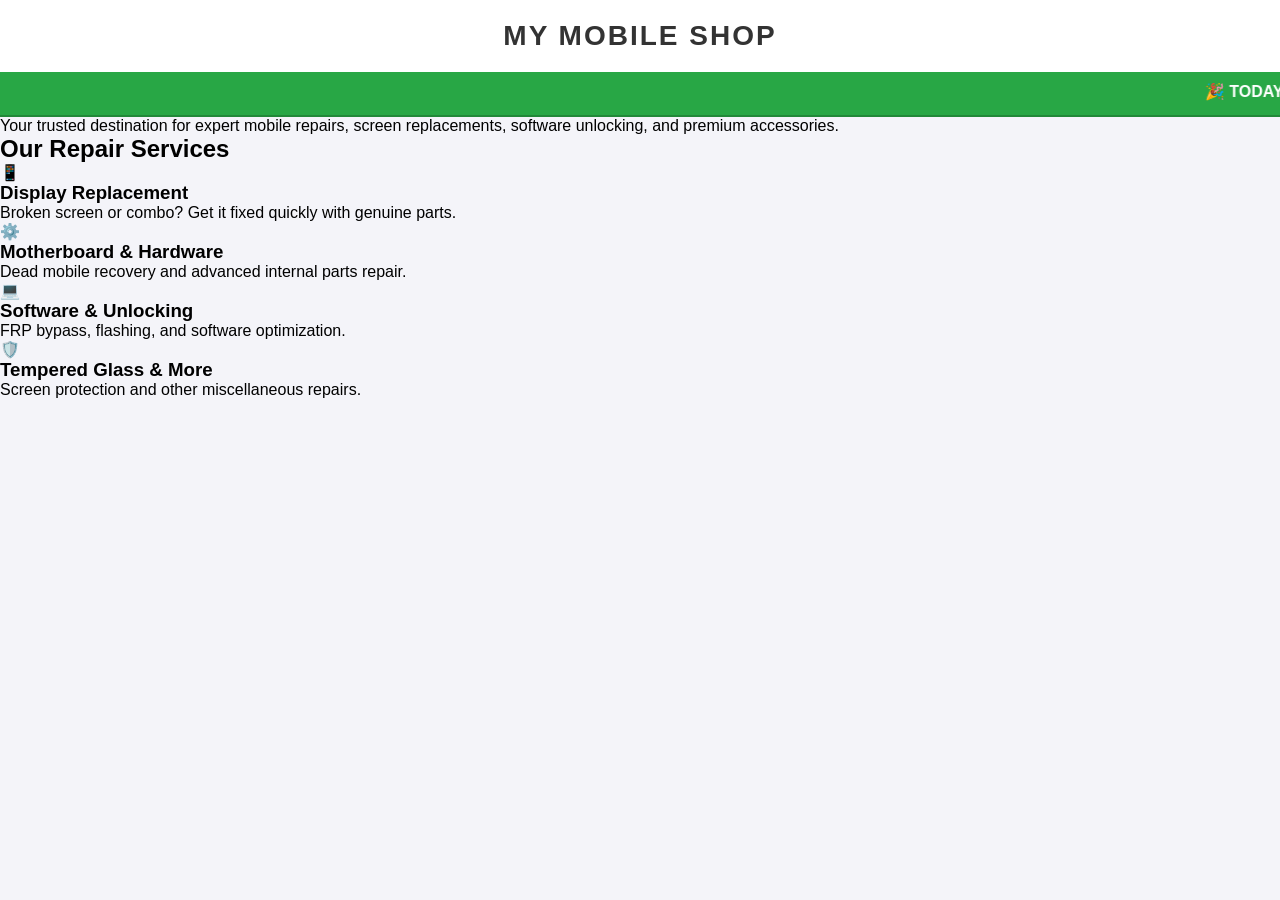
==== commit 394d46ae: "Add intro box and repair services section to index.html Added an intro box and a services section de" ====
--- a/index.html
+++ b/index.html
@@ -21,6 +21,45 @@
             🎉 TODAY'S SPECIAL OFFER: Get up to ₹299 OFF on any new Premium Neckband! Hurry up before the stock runs out! 🔥
         </marquee>
     </div>
+    <!-- Shop Intro Box -->
+    <div class="intro-box">
+        <p>Your trusted destination for expert mobile repairs, screen replacements, software unlocking, and premium accessories.</p>
+    </div>
 
+    <!-- Repair Services Section -->
+    <section class="services-section">
+        <h2 class="section-title">Our Repair Services</h2>
+        
+        <div class="services-grid">
+            <!-- Box 1: Display -->
+            <div class="service-card">
+                <div class="icon">📱</div>
+                <h3>Display Replacement</h3>
+                <p>Broken screen or combo? Get it fixed quickly with genuine parts.</p>
+            </div>
+
+            <!-- Box 2: Motherboard -->
+            <div class="service-card">
+                <div class="icon">⚙️</div>
+                <h3>Motherboard & Hardware</h3>
+                <p>Dead mobile recovery and advanced internal parts repair.</p>
+            </div>
+
+            <!-- Box 3: Software -->
+            <div class="service-card">
+                <div class="icon">💻</div>
+                <h3>Software & Unlocking</h3>
+                <p>FRP bypass, flashing, and software optimization.</p>
+            </div>
+
+            <!-- Box 4: Glass & More -->
+            <div class="service-card">
+                <div class="icon">🛡️</div>
+                <h3>Tempered Glass & More</h3>
+                <p>Screen protection and other miscellaneous repairs.</p>
+            </div>
+        </div>
+    </section>
+    
 </body>
 </html>
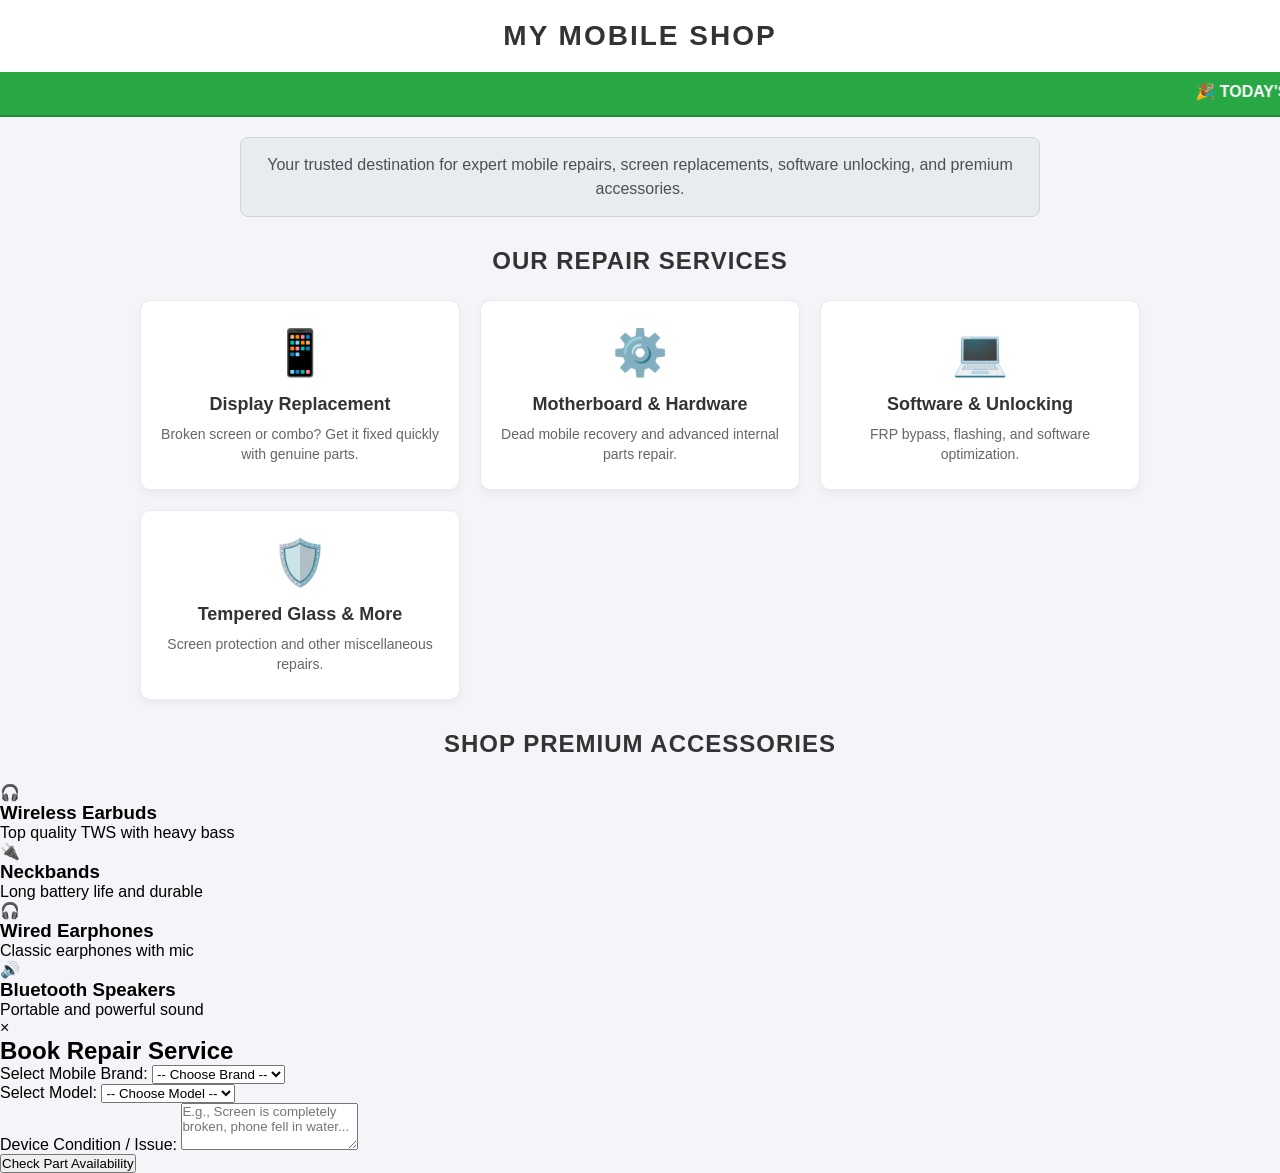
==== commit 05882855: "Add shopping section with premium accessories" ====
--- a/index.html
+++ b/index.html
@@ -60,6 +60,92 @@
             </div>
         </div>
     </section>
-    
+        <section class="shopping-section">
+        <h2 class="section-title">Shop Premium Accessories</h2>
+        
+        <div class="shopping-grid">
+            <div class="shop-card">
+                <div class="icon">🎧</div>
+                <h3>Wireless Earbuds</h3>
+                <p>Top quality TWS with heavy bass</p>
+            </div>
+
+            <div class="shop-card">
+                <div class="icon">🔌</div>
+                <h3>Neckbands</h3>
+                <p>Long battery life and durable</p>
+            </div>
+
+            <div class="shop-card">
+                <div class="icon">🎧</div>
+                <h3>Wired Earphones</h3>
+                <p>Classic earphones with mic</p>
+            </div>
+
+            <div class="shop-card">
+                <div class="icon">🔊</div>
+                <h3>Bluetooth Speakers</h3>
+                <p>Portable and powerful sound</p>
+            </div>
+        </div>
+    </section>
+
+    <div id="bookingModal" class="modal">
+        <div class="modal-content">
+            <span class="close-btn">&times;</span>
+            <h2 id="modalTitle">Book Repair Service</h2>
+            
+            <div class="form-group">
+                <label>Select Mobile Brand:</label>
+                <select id="brandSelect">
+                    <option value="">-- Choose Brand --</option>
+                    <option value="Oppo">Oppo</option>
+                    <option value="Vivo">Vivo</option>
+                    <option value="Realme">Realme</option>
+                    <option value="Xiaomi">Xiaomi</option>
+                    <option value="Samsung">Samsung</option>
+                    <option value="Apple">Apple</option>
+                    <option value="Other">Other</option>
+                </select>
+            </div>
+
+            <div class="form-group">
+                <label>Select Model:</label>
+                <select id="modelSelect">
+                    <option value="">-- Choose Model --</option>
+                    <option value="Other">Other</option>
+                </select>
+            </div>
+
+            <div class="form-group" id="otherDeviceGroup" style="display: none;">
+                <label>Enter Device Name Manually:</label>
+                <input type="text" id="otherDeviceInput" placeholder="E.g., OnePlus Nord 2">
+            </div>
+
+            <div class="form-group">
+                <label>Device Condition / Issue:</label>
+                <textarea id="deviceCondition" rows="3" placeholder="E.g., Screen is completely broken, phone fell in water..."></textarea>
+            </div>
+
+            <button id="checkAvailabilityBtn" class="btn-check">Check Part Availability</button>
+
+            <div id="resultSection" style="display: none;">
+                <p id="resultMessage" class="result-message"></p>
+                
+                <div class="form-group">
+                    <label>Full Name <span class="required">*</span></label>
+                    <input type="text" id="customerName" placeholder="Enter your full name">
+                </div>
+                
+                <div class="form-group">
+                    <label>WhatsApp Number <span class="required">*</span></label>
+                    <input type="tel" id="customerPhone" placeholder="Enter 10-digit number">
+                </div>
+
+                <button id="actionBtn" class="btn-whatsapp">Send Details on WhatsApp</button>
+            </div>
+        </div>
+    </div>
+
 </body>
 </html>
--- a/style.css
+++ b/style.css
@@ -35,3 +35,80 @@
     font-weight: bold;
     border-bottom: 2px solid #218838; /* Slightly darker green border at the bottom */
 }
+/* Intro Box Design */
+.intro-box {
+    background-color: #e9ecef; /* Light grey background */
+    margin: 20px auto; /* Centers the box */
+    width: 90%;
+    max-width: 800px;
+    padding: 15px 20px;
+    text-align: center;
+    border-radius: 8px; /* Smooth corners */
+    color: #495057;
+    font-size: 16px;
+    line-height: 1.5;
+    border: 1px solid #ced4da;
+}
+
+/* Services Section */
+.services-section {
+    margin: 30px auto;
+    width: 90%;
+    max-width: 1000px;
+}
+
+.section-title {
+    text-align: center;
+    margin-bottom: 25px;
+    color: #333333;
+    font-size: 24px;
+    text-transform: uppercase;
+    letter-spacing: 1px;
+}
+
+/* 2x2 Grid Layout for Boxes */
+.services-grid {
+    display: grid;
+    /* This creates exactly 2 columns on desktop and adjusts automatically on mobile */
+    grid-template-columns: repeat(auto-fit, minmax(280px, 1fr));
+    gap: 20px;
+}
+
+/* Individual Service Box (Card) Design */
+.service-card {
+    background-color: #ffffff;
+    border-radius: 10px;
+    padding: 25px 20px;
+    text-align: center;
+    box-shadow: 0px 4px 8px rgba(0, 0, 0, 0.05); /* Soft shadow */
+    border: 1px solid #eaeaea;
+    cursor: pointer;
+    transition: transform 0.3s ease, box-shadow 0.3s ease, border-color 0.3s ease;
+}
+
+/* Hover Effect: When user puts mouse on the box */
+.service-card:hover {
+    transform: translateY(-5px); /* Moves box slightly up */
+    box-shadow: 0px 10px 20px rgba(0, 0, 0, 0.15); /* Darker shadow */
+    border-color: #007bff; /* Blue border on hover */
+}
+
+/* Icon Design */
+.service-card .icon {
+    font-size: 45px;
+    margin-bottom: 15px;
+}
+
+/* Box Title */
+.service-card h3 {
+    font-size: 18px;
+    color: #333333;
+    margin-bottom: 10px;
+}
+
+/* Box Description */
+.service-card p {
+    font-size: 14px;
+    color: #666666;
+    line-height: 1.4;
+}
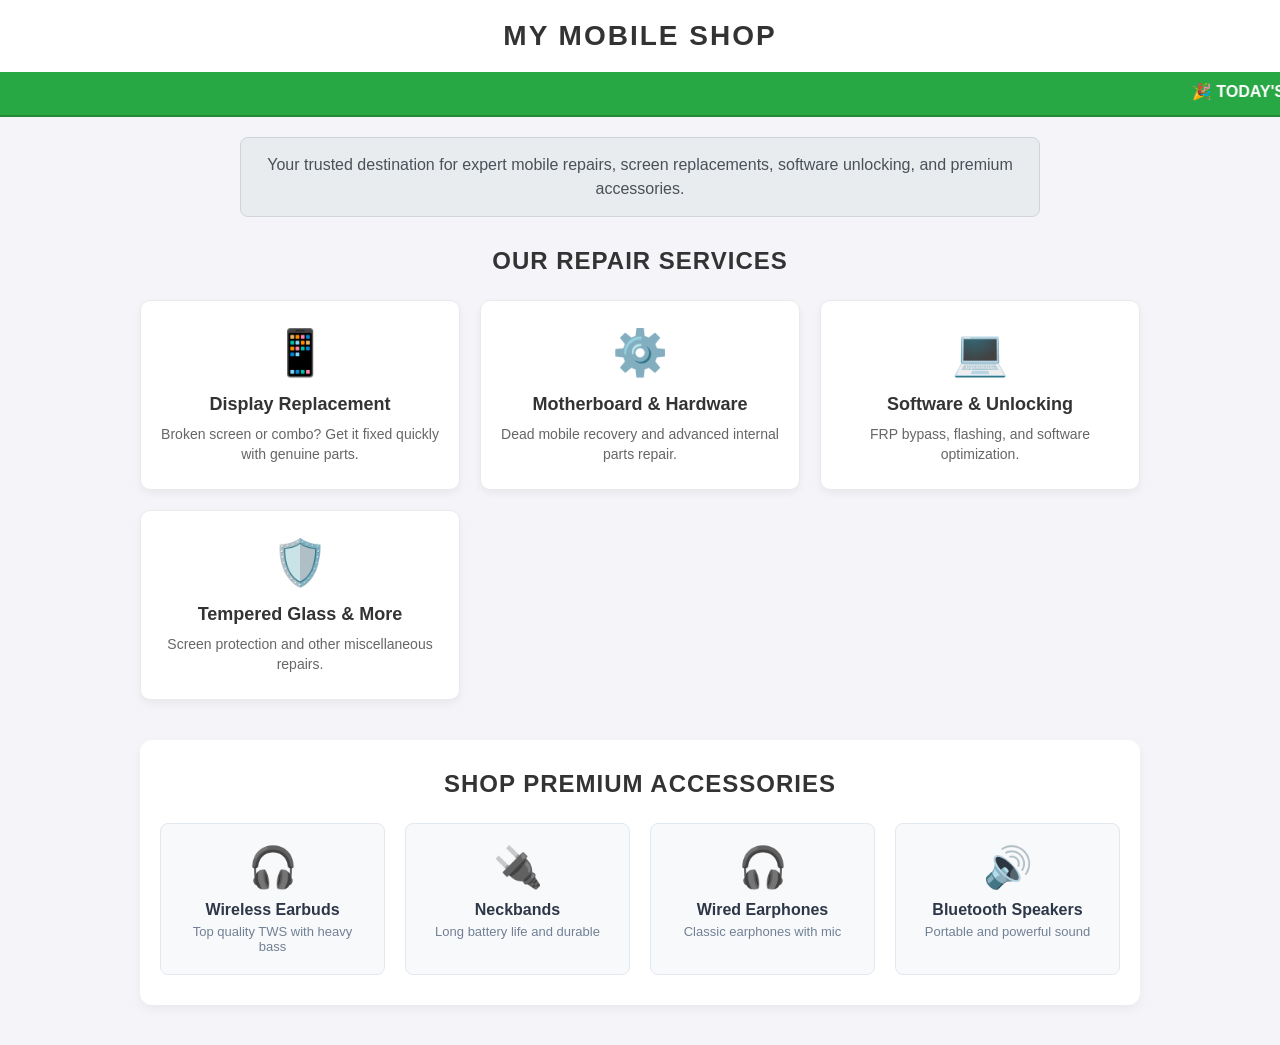
==== commit 623e23b3: "Update index.html" ====
--- a/index.html
+++ b/index.html
@@ -146,6 +146,7 @@
             </div>
         </div>
     </div>
-
+    <script src="script.js"></script>
+    
 </body>
 </html>
--- a/style.css
+++ b/style.css
@@ -112,3 +112,172 @@
     color: #666666;
     line-height: 1.4;
 }
+/* Shopping Section Design */
+.shopping-section {
+    margin: 40px auto;
+    width: 90%;
+    max-width: 1000px;
+    background-color: #ffffff;
+    padding: 30px 20px;
+    border-radius: 12px;
+    box-shadow: 0px 4px 12px rgba(0, 0, 0, 0.05);
+}
+
+.shopping-grid {
+    display: grid;
+    grid-template-columns: repeat(auto-fit, minmax(220px, 1fr));
+    gap: 20px;
+    margin-top: 20px;
+}
+
+.shop-card {
+    background-color: #f8f9fa;
+    border: 1px solid #e2e8f0;
+    border-radius: 8px;
+    padding: 20px;
+    text-align: center;
+    cursor: pointer;
+    transition: all 0.3s ease;
+}
+
+.shop-card:hover {
+    background-color: #e2e8f0;
+    transform: scale(1.03);
+}
+
+.shop-card .icon {
+    font-size: 40px;
+    margin-bottom: 10px;
+}
+
+.shop-card h3 {
+    font-size: 16px;
+    color: #2d3748;
+    margin-bottom: 5px;
+}
+
+.shop-card p {
+    font-size: 13px;
+    color: #718096;
+}
+
+/* Modal (Popup Form) Design */
+.modal {
+    display: none; /* Hidden by default */
+    position: fixed;
+    z-index: 100;
+    left: 0;
+    top: 0;
+    width: 100%;
+    height: 100%;
+    background-color: rgba(0, 0, 0, 0.6); /* Black with opacity */
+    overflow: auto;
+}
+
+.modal-content {
+    background-color: #ffffff;
+    margin: 10% auto;
+    padding: 25px;
+    border-radius: 10px;
+    width: 90%;
+    max-width: 500px;
+    box-shadow: 0px 10px 30px rgba(0, 0, 0, 0.2);
+    position: relative;
+}
+
+.close-btn {
+    color: #a0aec0;
+    float: right;
+    font-size: 28px;
+    font-weight: bold;
+    cursor: pointer;
+}
+
+.close-btn:hover {
+    color: #2d3748;
+}
+
+#modalTitle {
+    margin-bottom: 20px;
+    color: #1a202c;
+    font-size: 22px;
+    border-bottom: 2px solid #edf2f7;
+    padding-bottom: 10px;
+}
+
+/* Form Elements Design */
+.form-group {
+    margin-bottom: 15px;
+}
+
+.form-group label {
+    display: block;
+    margin-bottom: 5px;
+    font-size: 14px;
+    color: #4a5568;
+    font-weight: bold;
+}
+
+.required {
+    color: #e53e3e; /* Red color for mandatory star */
+}
+
+.form-group select, .form-group input, .form-group textarea {
+    width: 100%;
+    padding: 10px;
+    border: 1px solid #cbd5e0;
+    border-radius: 6px;
+    font-size: 15px;
+    color: #2d3748;
+}
+
+.form-group select:focus, .form-group input:focus, .form-group textarea:focus {
+    outline: none;
+    border-color: #3182ce;
+    box-shadow: 0 0 0 1px #3182ce;
+}
+
+/* Buttons Design */
+.btn-check {
+    width: 100%;
+    background-color: #2b6cb0; /* Professional Blue */
+    color: #ffffff;
+    padding: 12px;
+    border: none;
+    border-radius: 6px;
+    font-size: 16px;
+    font-weight: bold;
+    cursor: pointer;
+    margin-top: 10px;
+}
+
+.btn-check:hover {
+    background-color: #2c5282;
+}
+
+.btn-whatsapp {
+    width: 100%;
+    background-color: #25d366; /* WhatsApp Green */
+    color: #ffffff;
+    padding: 12px;
+    border: none;
+    border-radius: 6px;
+    font-size: 16px;
+    font-weight: bold;
+    cursor: pointer;
+    margin-top: 15px;
+}
+
+.btn-whatsapp:hover {
+    background-color: #128c7e;
+}
+
+.result-message {
+    font-weight: bold;
+    font-size: 16px;
+    margin: 15px 0;
+    text-align: center;
+    padding: 10px;
+    border-radius: 6px;
+    }
+    
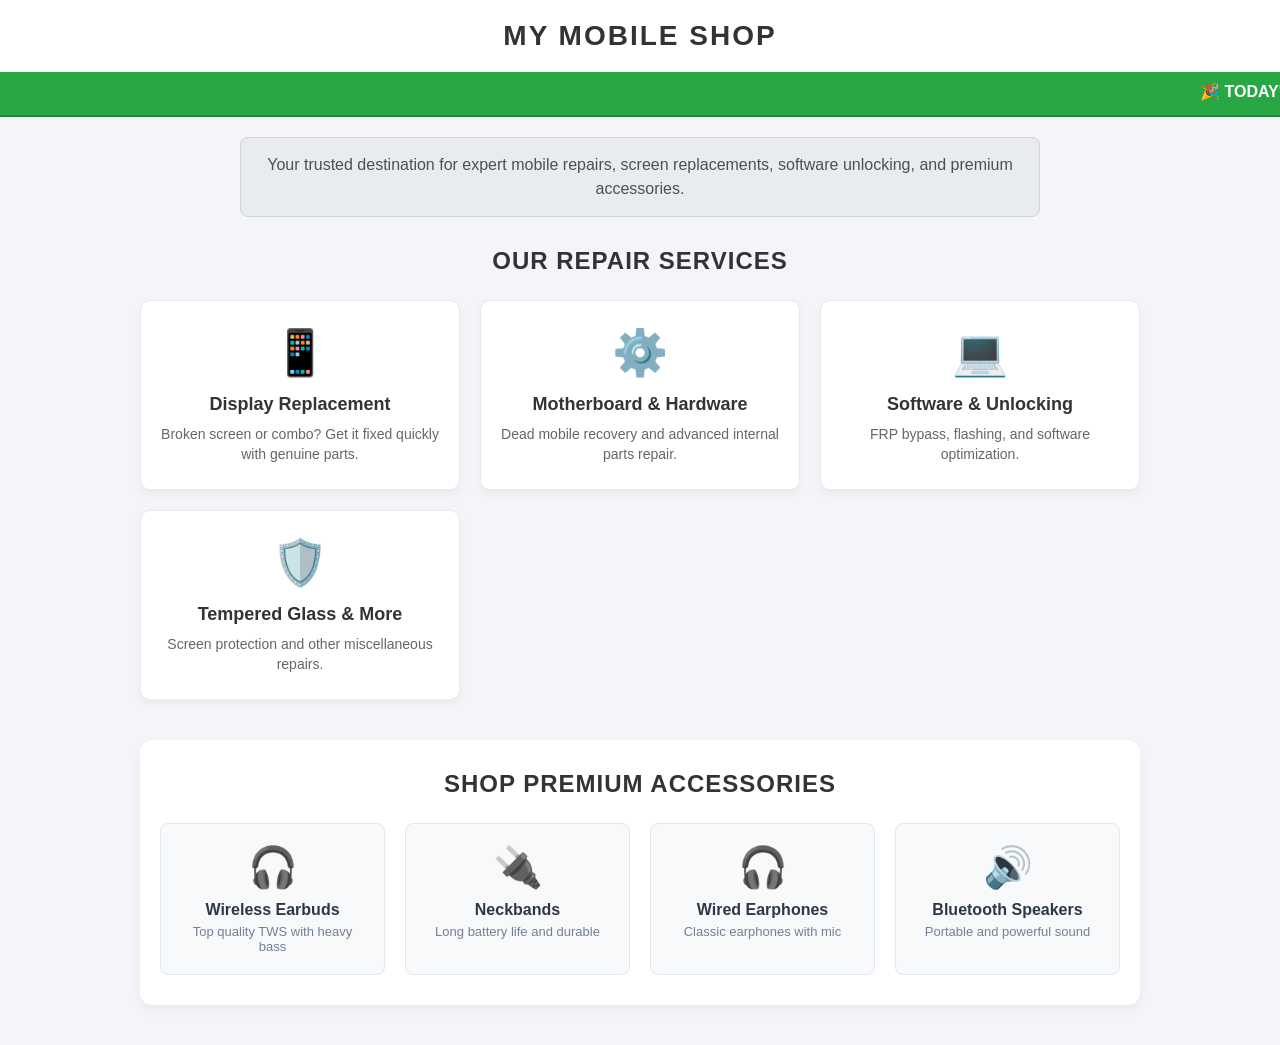
==== commit 282242e7: "Add shopping modal to index.html Added shopping modal structure to display available products." ====
--- a/index.html
+++ b/index.html
@@ -146,6 +146,16 @@
             </div>
         </div>
     </div>
+        <div id="shoppingModal" class="modal">
+        <div class="modal-content shopping-modal-content">
+            <span class="close-shop-btn">&times;</span>
+            <h2 id="shoppingModalTitle">Available Products</h2>
+            
+            <div id="productList" class="product-list-container">
+            </div>
+        </div>
+        </div>
+    
     <script src="script.js"></script>
     
 </body>
